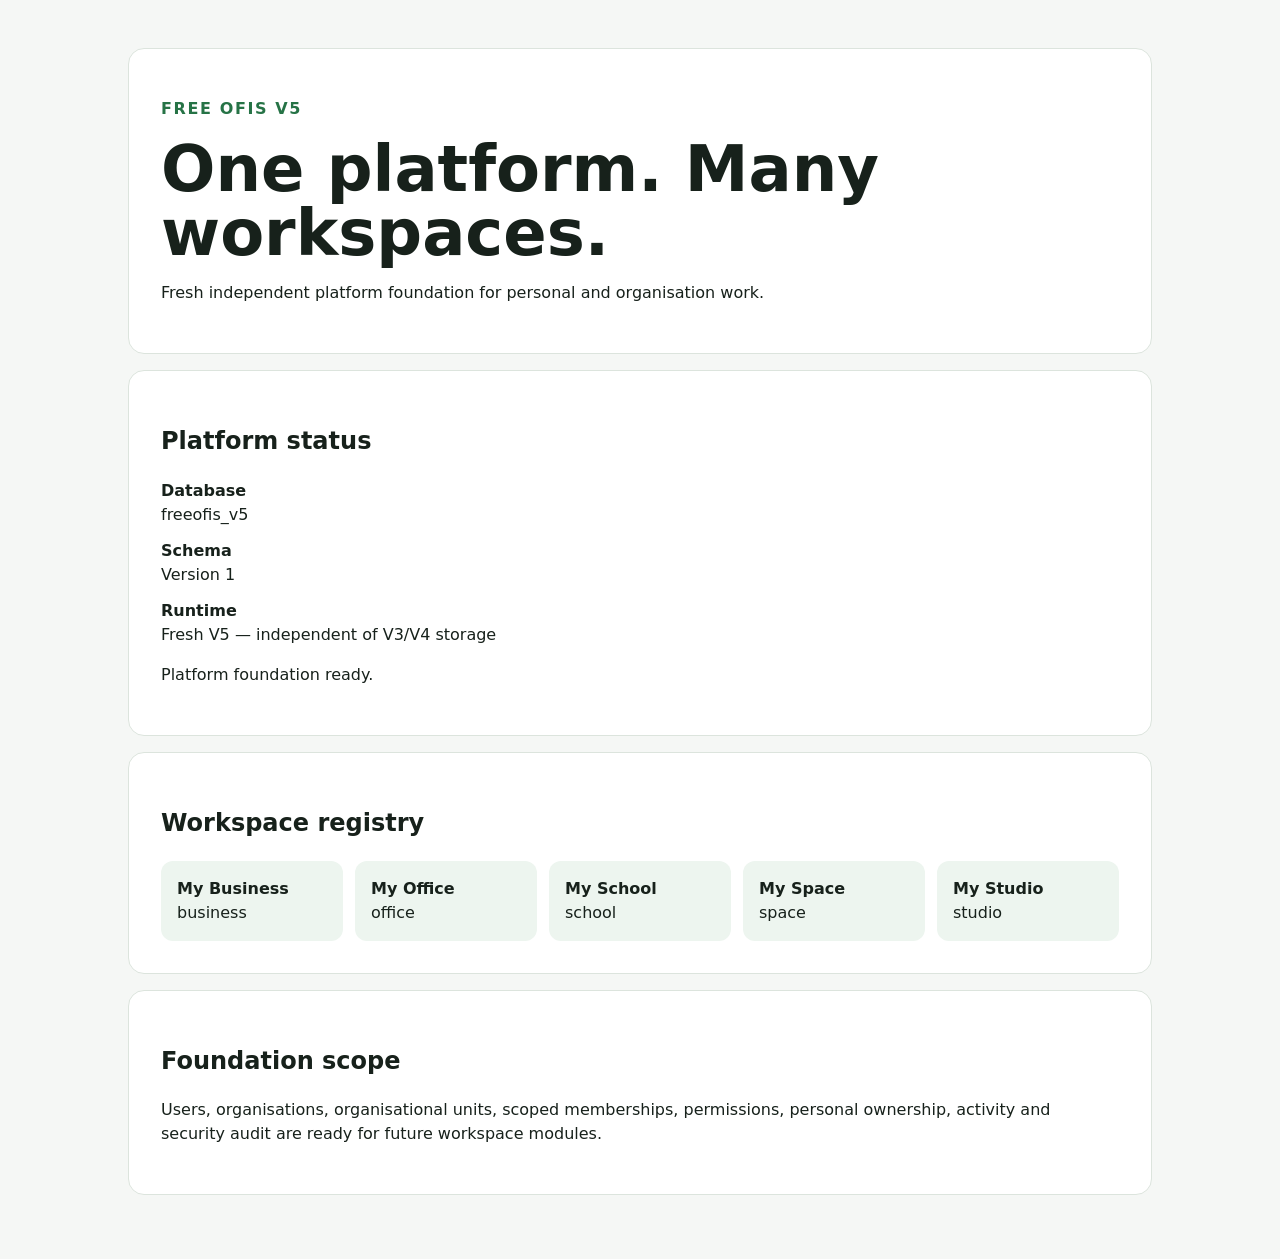
==== v5/app/index.html @ 3665483c "V5 phase 1 platform foundation" ====
<!doctype html><html lang="en"><head><meta charset="utf-8"><meta name="viewport" content="width=device-width,initial-scale=1"><title>Free Ofis V5 Foundation</title><link rel="stylesheet" href="./styles.css"></head><body><main><header><p class="eyebrow">Free Ofis V5</p><h1>One platform. Many workspaces.</h1><p>Fresh independent platform foundation for personal and organisation work.</p></header><section><h2>Platform status</h2><dl id="status"><dt>Database</dt><dd>Opening…</dd></dl><p id="message" role="status"></p></section><section><h2>Workspace registry</h2><div id="workspaces" class="grid"></div></section><section><h2>Foundation scope</h2><p>Users, organisations, organisational units, scoped memberships, permissions, personal ownership, activity and security audit are ready for future workspace modules.</p></section></main><script type="module" src="./main.mjs"></script></body></html>
---- v5/app/styles.css ----
:root{font:16px/1.5 system-ui,sans-serif;color:#17211b;background:#f5f7f5}*{box-sizing:border-box}body{margin:0}main{width:min(70rem,100%);margin:auto;padding:clamp(1rem,4vw,3rem)}header,section{background:#fff;border:1px solid #dce4dd;border-radius:1rem;padding:clamp(1rem,3vw,2rem);margin-bottom:1rem}h1{font-size:clamp(2rem,7vw,4rem);line-height:1;margin:.25rem 0}.eyebrow{color:#267346;font-weight:700;text-transform:uppercase;letter-spacing:.1em}.grid{display:grid;grid-template-columns:repeat(auto-fit,minmax(10rem,1fr));gap:.75rem}.card{padding:1rem;border-radius:.75rem;background:#edf5ef}.card strong,.card span{display:block}dt{font-weight:700}dd{margin:0 0 .75rem}@media(max-width:36rem){main{padding:.75rem}header,section{border-radius:.75rem}}
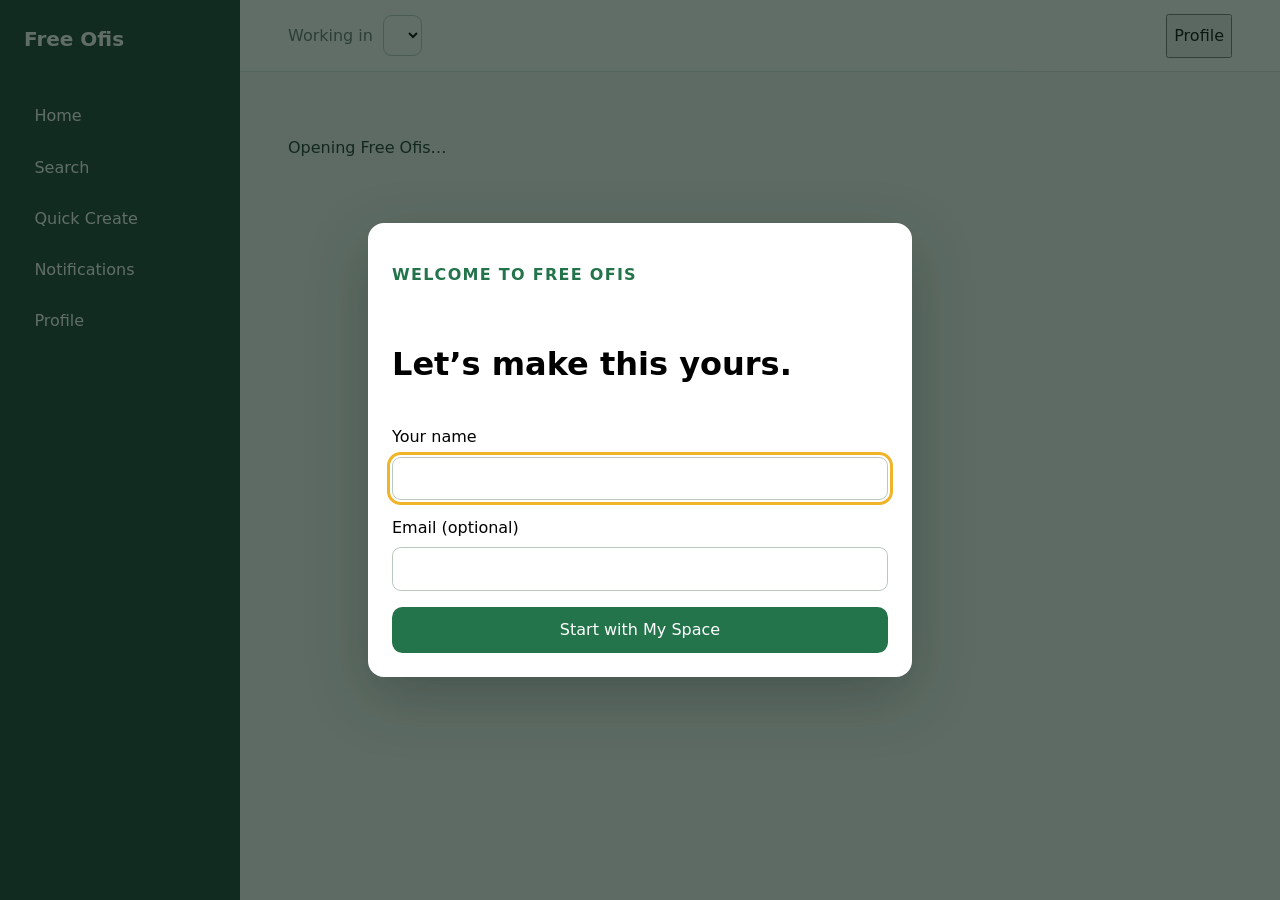
==== commit 879e2eb7: "V5 phase 2 unified experience shell" ====
--- a/v5/app/index.html
+++ b/v5/app/index.html
@@ -1 +1 @@
-<!doctype html><html lang="en"><head><meta charset="utf-8"><meta name="viewport" content="width=device-width,initial-scale=1"><title>Free Ofis V5 Foundation</title><link rel="stylesheet" href="./styles.css"></head><body><main><header><p class="eyebrow">Free Ofis V5</p><h1>One platform. Many workspaces.</h1><p>Fresh independent platform foundation for personal and organisation work.</p></header><section><h2>Platform status</h2><dl id="status"><dt>Database</dt><dd>Opening…</dd></dl><p id="message" role="status"></p></section><section><h2>Workspace registry</h2><div id="workspaces" class="grid"></div></section><section><h2>Foundation scope</h2><p>Users, organisations, organisational units, scoped memberships, permissions, personal ownership, activity and security audit are ready for future workspace modules.</p></section></main><script type="module" src="./main.mjs"></script></body></html>
+<!doctype html><html lang="en"><head><meta charset="utf-8"><meta name="viewport" content="width=device-width,initial-scale=1"><meta name="theme-color" content="#173c2c"><title>Free Ofis</title><link rel="stylesheet" href="./styles.css"></head><body><a class="skip" href="#content">Skip to content</a><div class="app-shell"><aside class="rail" aria-label="Primary"><a class="brand" href="#home">Free Ofis</a><nav><a href="#home">Home</a><button data-open="search">Search</button><button data-open="create">Quick Create</button><button data-open="notifications">Notifications <span id="unread"></span></button><button data-open="profile">Profile</button></nav></aside><header class="topbar"><a class="brand" href="#home">Free Ofis</a><label>Working in <select id="context" aria-label="Current account or organisation"></select></label><button data-open="profile">Profile</button></header><main id="content" tabindex="-1"><p role="status" id="status">Opening Free Ofis…</p></main><nav class="bottom-nav" aria-label="Mobile navigation"><a href="#home">Home</a><button data-open="search">Search</button><button class="create" data-open="create" aria-label="Quick Create">+</button><button data-open="notifications">Alerts</button><button data-open="profile">Profile</button></nav></div><dialog id="panel"><button class="dialog-close" aria-label="Close">×</button><div id="panel-content"></div></dialog><dialog id="welcome"><form method="dialog" id="welcome-form"><p class="eyebrow">Welcome to Free Ofis</p><h1>Let’s make this yours.</h1><label>Your name<input name="displayName" required autocomplete="name"></label><label>Email (optional)<input name="email" type="email" autocomplete="email"></label><button class="primary" value="start">Start with My Space</button></form></dialog><script type="module" src="./main.mjs"></script></body></html>
--- a/v5/app/styles.css
+++ b/v5/app/styles.css
@@ -1 +1 @@
-:root{font:16px/1.5 system-ui,sans-serif;color:#17211b;background:#f5f7f5}*{box-sizing:border-box}body{margin:0}main{width:min(70rem,100%);margin:auto;padding:clamp(1rem,4vw,3rem)}header,section{background:#fff;border:1px solid #dce4dd;border-radius:1rem;padding:clamp(1rem,3vw,2rem);margin-bottom:1rem}h1{font-size:clamp(2rem,7vw,4rem);line-height:1;margin:.25rem 0}.eyebrow{color:#267346;font-weight:700;text-transform:uppercase;letter-spacing:.1em}.grid{display:grid;grid-template-columns:repeat(auto-fit,minmax(10rem,1fr));gap:.75rem}.card{padding:1rem;border-radius:.75rem;background:#edf5ef}.card strong,.card span{display:block}dt{font-weight:700}dd{margin:0 0 .75rem}@media(max-width:36rem){main{padding:.75rem}header,section{border-radius:.75rem}}
+:root{font:16px/1.5 Inter,system-ui,sans-serif;color:#183027;background:#f4f7f3;--ink:#173c2c;--green:#23734b;--line:#d9e4dc;--muted:#64736b}*{box-sizing:border-box}body{margin:0}button,input,select{font:inherit}button,a{min-height:44px}.skip{position:fixed;left:-99rem;z-index:9}.skip:focus{left:1rem;top:1rem;background:white;padding:.7rem}.rail{position:fixed;inset:0 auto 0 0;width:15rem;padding:1.5rem;background:var(--ink);color:white}.brand{font-size:1.25rem;font-weight:800;color:inherit;text-decoration:none}.rail nav{display:grid;gap:.4rem;margin-top:2.5rem}.rail nav a,.rail nav button{color:white;background:transparent;border:0;text-align:left;text-decoration:none;padding:.65rem;border-radius:.65rem}.rail nav :is(a,button):hover,.rail nav :is(a,button):focus-visible{background:#ffffff18}.topbar{height:4.5rem;margin-left:15rem;padding:0 clamp(1rem,4vw,3rem);display:flex;align-items:center;justify-content:space-between;background:white;border-bottom:1px solid var(--line)}.topbar>.brand{display:none}.topbar label{display:flex;align-items:center;gap:.6rem;color:var(--muted)}select,input{border:1px solid #b9c9be;border-radius:.55rem;padding:.55rem;background:white}main{margin-left:15rem;padding:clamp(1rem,4vw,3rem);max-width:90rem}.hero{margin-bottom:2rem}.hero h1,.workspace-landing h1{font-size:clamp(2rem,5vw,3.6rem);line-height:1.05;margin:.3rem 0}.eyebrow{color:var(--green);font-weight:750;letter-spacing:.08em;text-transform:uppercase}.workspace-grid{display:grid;grid-template-columns:repeat(auto-fit,minmax(14rem,1fr));gap:1rem}.workspace-card,.section{background:white;border:1px solid var(--line);border-radius:1rem;padding:1.2rem}.workspace-card{display:block;color:inherit;text-decoration:none}.home-grid{display:grid;grid-template-columns:2fr 1fr;gap:1rem;margin-top:1rem}.empty{color:var(--muted)}.bottom-nav{display:none}dialog{border:0;border-radius:1rem;padding:1.5rem;width:min(34rem,calc(100% - 2rem));box-shadow:0 20px 60px #172a2050}dialog::backdrop{background:#10231aa8}.dialog-close{float:right;border:0;background:transparent;font-size:1.5rem}dialog form,label{display:grid;gap:.45rem}dialog form{gap:1rem}.primary{border:0;background:var(--green);color:white;padding:.7rem 1rem;border-radius:.65rem}.result{padding:.8rem 0;border-bottom:1px solid var(--line)}:focus-visible{outline:3px solid #f0b429;outline-offset:2px}@media(max-width:48rem){.rail{display:none}.topbar{margin:0;height:auto;min-height:4rem;padding:.65rem 1rem}.topbar>.brand{display:block}.topbar label{font-size:0}.topbar label select{font-size:1rem;max-width:10rem}.topbar>button{display:none}main{margin:0;padding:1rem 1rem 6rem}.home-grid{grid-template-columns:1fr}.bottom-nav{position:fixed;z-index:5;display:grid;grid-template-columns:repeat(5,1fr);inset:auto 0 0;background:white;border-top:1px solid var(--line);padding:.4rem .3rem calc(.4rem + env(safe-area-inset-bottom))}.bottom-nav a,.bottom-nav button{border:0;background:transparent;color:var(--ink);display:grid;place-items:center;text-decoration:none;font-size:.75rem}.bottom-nav .create{margin-top:-1.1rem;border-radius:50%;background:var(--green);color:white;font-size:1.7rem}.workspace-grid{grid-template-columns:1fr 1fr}}@media(max-width:25rem){.workspace-grid{grid-template-columns:1fr}}@media(prefers-reduced-motion:reduce){*{scroll-behavior:auto!important;transition:none!important}}
